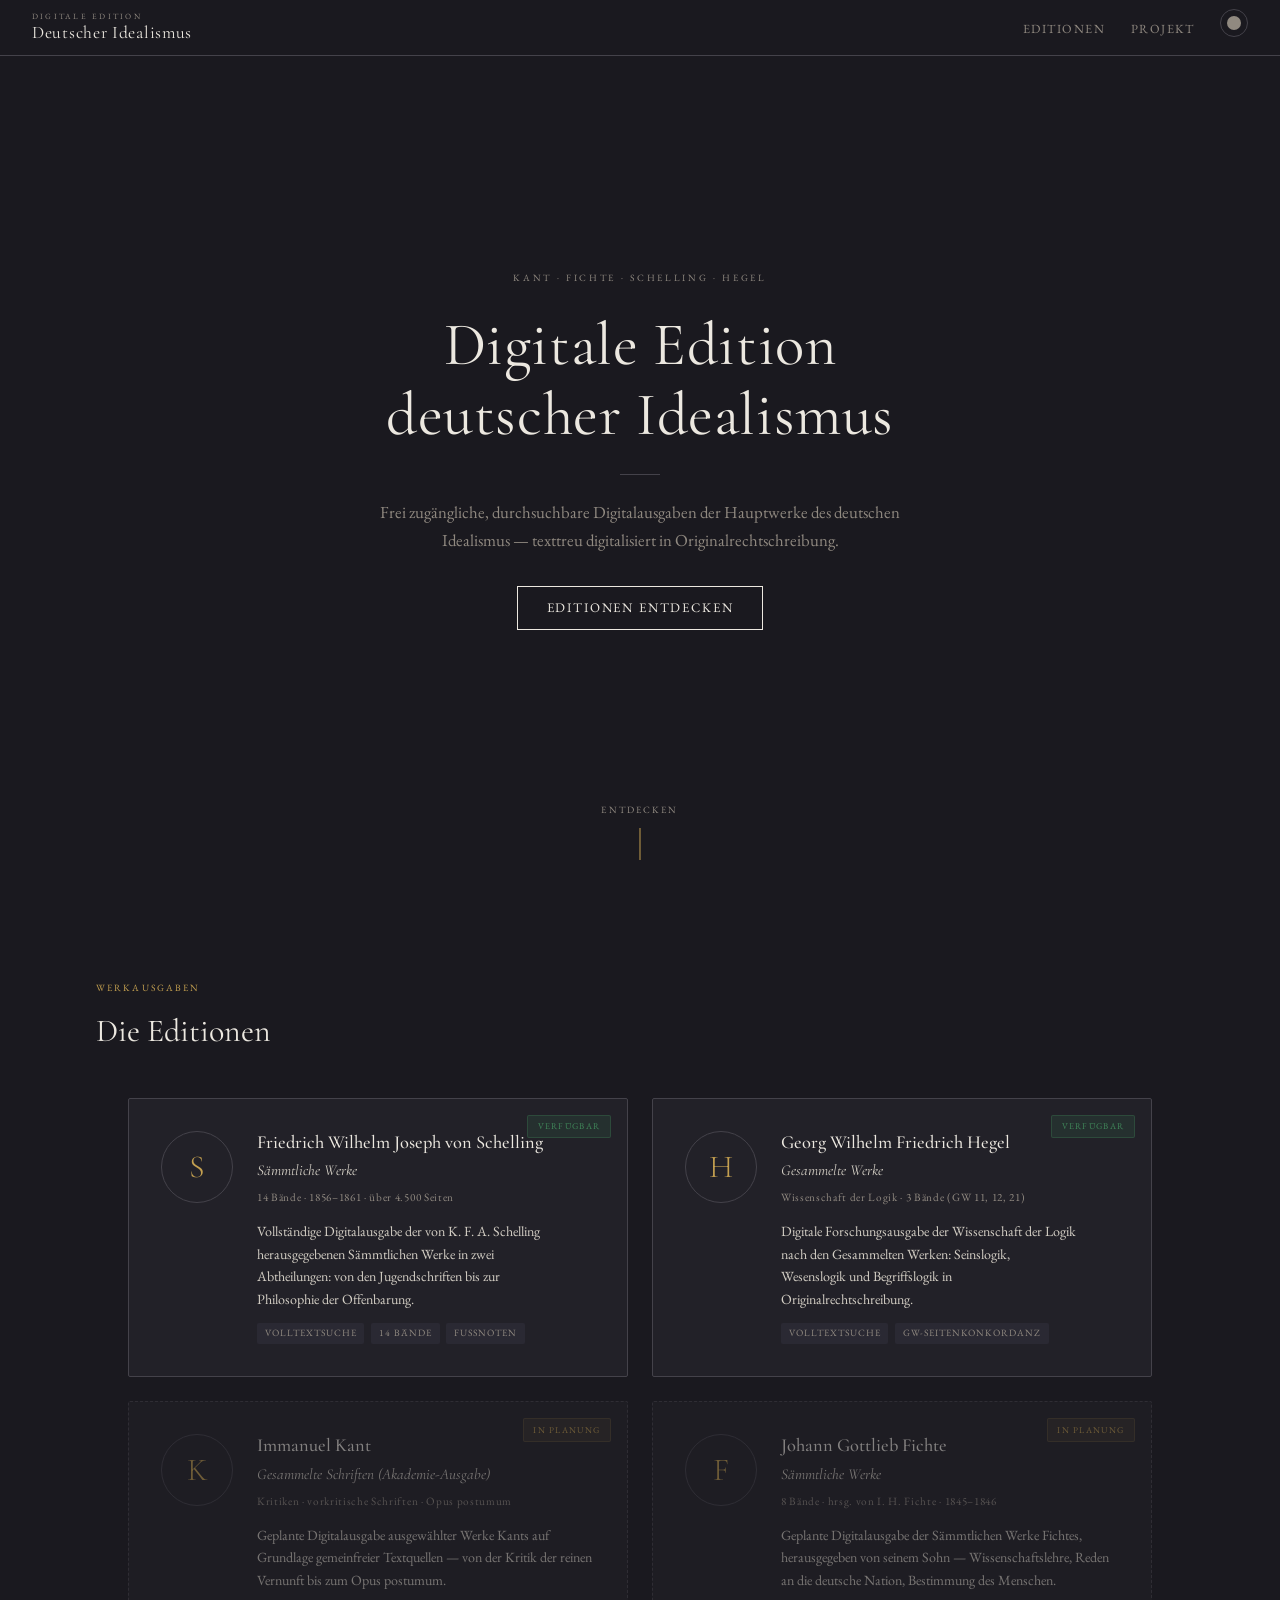
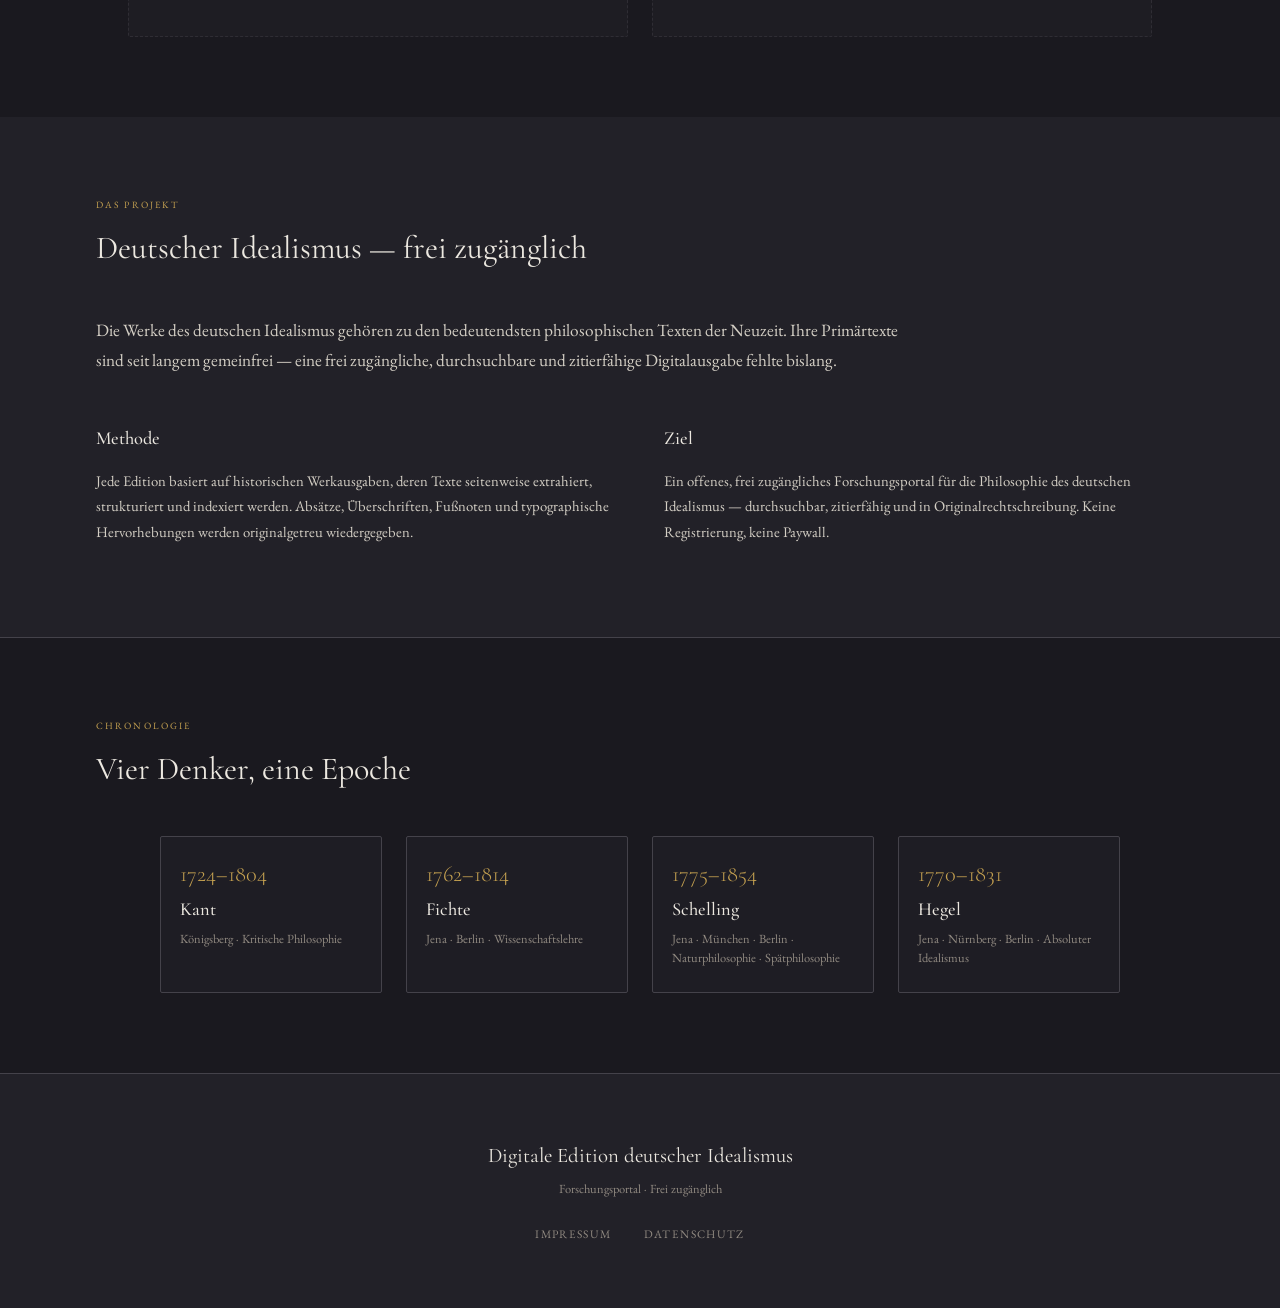
==== index.html @ 190c8bf1 "Initial portal: Digitale Edition deutscher Idealismus Unified landing page for four editions of Germ" ====
<!DOCTYPE html>
<html lang="de">
<head>
  <meta charset="utf-8">
  <meta name="viewport" content="width=device-width, initial-scale=1">
  <title>Digitale Edition deutscher Idealismus</title>
  <meta name="description" content="Frei zugängliche digitale Editionen der Hauptwerke des deutschen Idealismus: Kant, Fichte, Schelling, Hegel — texttreu digitalisiert und durchsuchbar.">
  <meta property="og:type" content="website">
  <meta property="og:title" content="Digitale Edition deutscher Idealismus">
  <meta property="og:description" content="Frei zugängliche digitale Editionen der Hauptwerke des deutschen Idealismus.">
  <meta property="og:locale" content="de_DE">
  <meta name="twitter:card" content="summary">
  <meta name="twitter:title" content="Digitale Edition deutscher Idealismus">
  <meta name="twitter:description" content="Kant, Fichte, Schelling, Hegel — frei zugänglich und durchsuchbar.">
  <link rel="icon" type="image/svg+xml" href="favicon.svg">
  <meta name="theme-color" content="#1a191f">
  <link rel="preconnect" href="https://fonts.googleapis.com">
  <link rel="preconnect" href="https://fonts.gstatic.com" crossorigin>
  <link href="https://fonts.googleapis.com/css2?family=Cormorant+Garamond:wght@300;400;500;600&family=EB+Garamond:ital,wght@0,400;0,500;1,400&display=swap" rel="stylesheet">
  <link rel="stylesheet" href="style.css">
  <script>document.documentElement.dataset.theme=localStorage.getItem('idealismus-theme')||''</script>
  <script type="application/ld+json">
  {
    "@context": "https://schema.org",
    "@type": "WebSite",
    "name": "Digitale Edition deutscher Idealismus",
    "description": "Frei zugängliche digitale Editionen der Hauptwerke des deutschen Idealismus: Kant, Fichte, Schelling, Hegel.",
    "inLanguage": "de"
  }
  </script>
</head>
<body>

<header class="site-header">
  <a href="index.html" class="site-title">
    <span class="site-title-eyebrow">Digitale Edition</span>
    <span class="site-title-main">Deutscher Idealismus</span>
  </a>
  <nav class="sitenav">
    <ul>
      <li><a href="#editionen">Editionen</a></li>
      <li><a href="#projekt">Projekt</a></li>
      <li><button class="theme-toggle" onclick="toggleTheme()" title="Darstellung wechseln" aria-label="Farbschema wechseln"></button></li>
    </ul>
  </nav>
</header>

<section class="hero">
  <div class="hero-content">
    <div class="hero-badge">Kant &middot; Fichte &middot; Schelling &middot; Hegel</div>
    <h1 class="hero-title">Digitale Edition<br>deutscher Idealismus</h1>
    <div class="hero-rule"></div>
    <p class="hero-sub">
      Frei zug&auml;ngliche, durchsuchbare Digitalausgaben der Hauptwerke
      des deutschen Idealismus &mdash; texttreu digitalisiert in
      Originalrechtschreibung.
    </p>
    <div class="hero-actions">
      <a href="#editionen" class="hero-btn-primary">Editionen entdecken</a>
    </div>
  </div>
  <div class="hero-scroll" onclick="document.getElementById('editionen').scrollIntoView({behavior:'smooth'})">
    <span>Entdecken</span>
    <span class="hero-scroll-line"></span>
  </div>
</section>

<section class="editionen-section" id="editionen">
  <div class="section-inner">
    <div class="section-header">
      <div class="section-label">Werkausgaben</div>
      <div class="section-title">Die Editionen</div>
    </div>

    <div class="editions-grid">

      <a href="https://digitaleschellingedition.vercel.app/" class="edition-card" target="_blank" rel="noopener">
        <div class="edition-status edition-status--live">Verf&uuml;gbar</div>
        <div class="edition-portrait">
          <div class="edition-initial">S</div>
        </div>
        <div class="edition-body">
          <h2 class="edition-name">Friedrich Wilhelm Joseph von Schelling</h2>
          <div class="edition-work">S&auml;mmtliche Werke</div>
          <div class="edition-meta">14 B&auml;nde &middot; 1856&ndash;1861 &middot; &uuml;ber 4.500 Seiten</div>
          <p class="edition-desc">
            Vollst&auml;ndige Digitalausgabe der von K.&nbsp;F.&nbsp;A. Schelling
            herausgegebenen S&auml;mmtlichen Werke in zwei Abtheilungen:
            von den Jugendschriften bis zur Philosophie der Offenbarung.
          </p>
          <div class="edition-features">
            <span class="edition-tag">Volltextsuche</span>
            <span class="edition-tag">14 B&auml;nde</span>
            <span class="edition-tag">Fu&szlig;noten</span>
          </div>
        </div>
        <div class="edition-arrow">&rarr;</div>
      </a>

      <a href="https://digitalehegeledition.vercel.app/" class="edition-card" target="_blank" rel="noopener">
        <div class="edition-status edition-status--live">Verf&uuml;gbar</div>
        <div class="edition-portrait">
          <div class="edition-initial">H</div>
        </div>
        <div class="edition-body">
          <h2 class="edition-name">Georg Wilhelm Friedrich Hegel</h2>
          <div class="edition-work">Gesammelte Werke</div>
          <div class="edition-meta">Wissenschaft der Logik &middot; 3 B&auml;nde (GW 11, 12, 21)</div>
          <p class="edition-desc">
            Digitale Forschungsausgabe der Wissenschaft der Logik nach den
            Gesammelten Werken: Seinslogik, Wesenslogik und Begriffslogik
            in Originalrechtschreibung.
          </p>
          <div class="edition-features">
            <span class="edition-tag">Volltextsuche</span>
            <span class="edition-tag">GW-Seitenkonkordanz</span>
          </div>
        </div>
        <div class="edition-arrow">&rarr;</div>
      </a>

      <div class="edition-card edition-card--planned">
        <div class="edition-status edition-status--planned">In Planung</div>
        <div class="edition-portrait">
          <div class="edition-initial">K</div>
        </div>
        <div class="edition-body">
          <h2 class="edition-name">Immanuel Kant</h2>
          <div class="edition-work">Gesammelte Schriften (Akademie-Ausgabe)</div>
          <div class="edition-meta">Kritiken &middot; vorkritische Schriften &middot; Opus postumum</div>
          <p class="edition-desc">
            Geplante Digitalausgabe ausgew&auml;hlter Werke Kants auf Grundlage
            gemeinfreier Textquellen &mdash; von der Kritik der reinen Vernunft
            bis zum Opus postumum.
          </p>
        </div>
      </div>

      <div class="edition-card edition-card--planned">
        <div class="edition-status edition-status--planned">In Planung</div>
        <div class="edition-portrait">
          <div class="edition-initial">F</div>
        </div>
        <div class="edition-body">
          <h2 class="edition-name">Johann Gottlieb Fichte</h2>
          <div class="edition-work">S&auml;mmtliche Werke</div>
          <div class="edition-meta">8 B&auml;nde &middot; hrsg. von I.&nbsp;H. Fichte &middot; 1845&ndash;1846</div>
          <p class="edition-desc">
            Geplante Digitalausgabe der S&auml;mmtlichen Werke Fichtes,
            herausgegeben von seinem Sohn &mdash; Wissenschaftslehre,
            Reden an die deutsche Nation, Bestimmung des Menschen.
          </p>
        </div>
      </div>

    </div>
  </div>
</section>

<section class="about-section" id="projekt">
  <div class="section-inner">
    <div class="section-header">
      <div class="section-label">Das Projekt</div>
      <div class="section-title">Deutscher Idealismus &mdash; frei zug&auml;nglich</div>
    </div>
    <p class="about-lead">
      Die Werke des deutschen Idealismus geh&ouml;ren zu den bedeutendsten
      philosophischen Texten der Neuzeit. Ihre Prim&auml;rtexte sind seit
      langem gemeinfrei &mdash; eine frei zug&auml;ngliche, durchsuchbare
      und zitierf&auml;hige Digitalausgabe fehlte bislang.
    </p>
    <div class="about-cols">
      <div class="about-col">
        <h3>Methode</h3>
        <p>
          Jede Edition basiert auf historischen Werkausgaben, deren Texte
          seitenweise extrahiert, strukturiert und indexiert werden.
          Abs&auml;tze, &Uuml;berschriften, Fu&szlig;noten und typographische
          Hervorhebungen werden originalgetreu wiedergegeben.
        </p>
      </div>
      <div class="about-col">
        <h3>Ziel</h3>
        <p>
          Ein offenes, frei zug&auml;ngliches Forschungsportal f&uuml;r die
          Philosophie des deutschen Idealismus &mdash; durchsuchbar,
          zitierfähig und in Originalrechtschreibung. Keine
          Registrierung, keine Paywall.
        </p>
      </div>
    </div>
  </div>
</section>

<section class="timeline-section">
  <div class="section-inner">
    <div class="section-header">
      <div class="section-label">Chronologie</div>
      <div class="section-title">Vier Denker, eine Epoche</div>
    </div>
    <div class="timeline">
      <div class="timeline-item">
        <div class="timeline-year">1724&ndash;1804</div>
        <div class="timeline-name">Kant</div>
        <div class="timeline-note">K&ouml;nigsberg &middot; Kritische Philosophie</div>
      </div>
      <div class="timeline-item">
        <div class="timeline-year">1762&ndash;1814</div>
        <div class="timeline-name">Fichte</div>
        <div class="timeline-note">Jena &middot; Berlin &middot; Wissenschaftslehre</div>
      </div>
      <div class="timeline-item">
        <div class="timeline-year">1775&ndash;1854</div>
        <div class="timeline-name">Schelling</div>
        <div class="timeline-note">Jena &middot; M&uuml;nchen &middot; Berlin &middot; Naturphilosophie &middot; Sp&auml;tphilosophie</div>
      </div>
      <div class="timeline-item">
        <div class="timeline-year">1770&ndash;1831</div>
        <div class="timeline-name">Hegel</div>
        <div class="timeline-note">Jena &middot; N&uuml;rnberg &middot; Berlin &middot; Absoluter Idealismus</div>
      </div>
    </div>
  </div>
</section>

<footer class="site-footer">
  <h3>Digitale Edition deutscher Idealismus</h3>
  <p>Forschungsportal &middot; Frei zug&auml;nglich</p>
  <nav>
    <a href="impressum.html">Impressum</a>
    <a href="datenschutz.html">Datenschutz</a>
  </nav>
</footer>

<script>
function toggleTheme() {
  var t = document.documentElement.dataset.theme === 'light' ? '' : 'light';
  document.documentElement.dataset.theme = t;
  localStorage.setItem('idealismus-theme', t);
}
</script>
</body>
</html>
---- style.css ----
:root {
  --bg-desktop: #1a191f;
  --bg-paper: #222128;
  --bg-subtle: #2a2933;
  --bg-page: #1e1d24;
  --text-ink: #ece8e0;
  --text-body: #d4cfc5;
  --text-muted: #908980;
  --accent: #40885a;
  --accent-gold: #c4a050;
  --accent-warm: #48a870;
  --rule: #44424a;
  --shadow-soft: rgba(0,0,0,0.15);
  --shadow-med: rgba(0,0,0,0.25);
  --radius: 2px;
  --font-display: 'Cormorant Garamond', 'EB Garamond', Georgia, serif;
  --font-body: 'EB Garamond', Georgia, serif;
  --header-h: 56px;
}

[data-theme="light"] {
  --bg-desktop: #ddd8ce;
  --bg-paper: #e4dfd5;
  --bg-subtle: #d6d0c6;
  --bg-page: #eae5dc;
  --text-ink: #1e1812;
  --text-body: #332c22;
  --text-muted: #6e6558;
  --accent: #2a6840;
  --accent-gold: #8a6c30;
  --accent-warm: #388a50;
  --rule: #c4bba8;
  --shadow-soft: rgba(40,30,20,0.08);
  --shadow-med: rgba(40,30,20,0.14);
}

*, *::before, *::after { box-sizing: border-box; margin: 0; padding: 0; }
html { scroll-behavior: smooth; overflow-x: hidden; }

body {
  font-family: var(--font-body);
  font-size: 17px;
  line-height: 1.72;
  color: var(--text-body);
  background: var(--bg-desktop);
  -webkit-font-smoothing: antialiased;
}

a { color: var(--accent); text-decoration: none; }
a:hover { text-decoration: underline; }

/* ── Header ── */
.site-header {
  position: fixed;
  top: 0; left: 0; right: 0;
  z-index: 200;
  display: flex;
  align-items: center;
  justify-content: space-between;
  height: var(--header-h);
  padding: 0 2rem;
  background: var(--bg-desktop);
  border-bottom: 1px solid var(--rule);
}

.site-title {
  display: flex;
  flex-direction: column;
  text-decoration: none;
  line-height: 1.2;
}

.site-title-eyebrow {
  font-size: 0.5rem;
  letter-spacing: 0.28em;
  text-transform: uppercase;
  color: var(--text-muted);
}

.site-title-main {
  font-family: var(--font-display);
  font-size: 1.1rem;
  font-weight: 400;
  color: var(--text-ink);
  letter-spacing: 0.04em;
}

.sitenav ul {
  list-style: none;
  display: flex;
  gap: 1.6rem;
  align-items: center;
}

.sitenav a {
  font-size: 0.78rem;
  letter-spacing: 0.12em;
  text-transform: uppercase;
  color: var(--text-muted);
  text-decoration: none;
  transition: color 0.2s;
}

.sitenav a:hover { color: var(--accent); text-decoration: none; }

.theme-toggle {
  background: none;
  border: 1px solid var(--rule);
  border-radius: 50%;
  width: 28px; height: 28px;
  cursor: pointer;
  position: relative;
  transition: border-color 0.2s;
}

.theme-toggle::before {
  content: '';
  display: block;
  width: 14px; height: 14px;
  border-radius: 50%;
  position: absolute;
  top: 50%; left: 50%;
  transform: translate(-50%, -50%);
  background: var(--text-muted);
  transition: background 0.2s, box-shadow 0.2s;
  box-shadow: inset 6px -2px 0 0 transparent;
}

[data-theme="light"] .theme-toggle::before {
  background: transparent;
  box-shadow: inset 6px -2px 0 0 var(--text-muted);
}

.theme-toggle:hover { border-color: var(--accent-gold); }

/* ── Hero ── */
.hero {
  position: relative;
  height: 100vh;
  min-height: 600px;
  display: flex;
  align-items: center;
  justify-content: center;
  overflow: hidden;
}

.hero-content {
  position: relative;
  z-index: 2;
  text-align: center;
  max-width: 700px;
  padding: 0 2rem;
}

.hero-badge {
  font-size: 0.6rem;
  letter-spacing: 0.28em;
  text-transform: uppercase;
  color: var(--text-muted);
  margin-bottom: 1.5rem;
}

.hero-title {
  font-family: var(--font-display);
  font-size: clamp(2.4rem, 5.5vw, 3.8rem);
  font-weight: 400;
  color: var(--text-ink);
  line-height: 1.15;
  letter-spacing: 0.01em;
}

.hero-rule {
  width: 40px;
  height: 1px;
  background: var(--rule);
  margin: 1.5rem auto;
}

.hero-sub {
  font-size: 1.05rem;
  color: var(--text-muted);
  line-height: 1.65;
  max-width: 520px;
  margin: 0 auto 2rem;
}

.hero-actions { display: flex; gap: 1rem; justify-content: center; }

.hero-btn-primary {
  font-family: var(--font-body);
  font-size: 0.82rem;
  letter-spacing: 0.14em;
  text-transform: uppercase;
  padding: 0.6rem 1.8rem;
  background: transparent;
  color: var(--text-ink);
  border: 1px solid var(--text-ink);
  text-decoration: none;
  transition: border-color 0.2s, color 0.2s;
}

.hero-btn-primary:hover {
  border-color: var(--accent-gold);
  color: var(--accent-gold);
  text-decoration: none;
}

.hero-scroll {
  position: absolute;
  bottom: 2.5rem;
  left: 50%;
  transform: translateX(-50%);
  display: flex;
  flex-direction: column;
  align-items: center;
  gap: 0.6rem;
  cursor: pointer;
  z-index: 2;
}

.hero-scroll span:first-child {
  font-size: 0.6rem;
  letter-spacing: 0.22em;
  text-transform: uppercase;
  color: var(--text-muted);
}

.hero-scroll-line {
  width: 1px;
  height: 32px;
  background: var(--accent-gold);
}

/* ── Sections ── */
.section-inner {
  max-width: 72rem;
  margin: 0 auto;
  padding: 5rem 2rem;
}

.section-header { margin-bottom: 2.5rem; }

.section-label {
  font-size: 0.6rem;
  letter-spacing: 0.22em;
  text-transform: uppercase;
  color: var(--accent-gold);
  margin-bottom: 0.4rem;
}

.section-title {
  font-family: var(--font-display);
  font-size: 2rem;
  font-weight: 400;
  color: var(--text-ink);
}

/* ── Edition Cards ── */
.editions-grid {
  display: grid;
  grid-template-columns: 1fr 1fr;
  gap: 1.5rem;
  max-width: 64rem;
  margin: 0 auto;
}

.edition-card {
  position: relative;
  display: flex;
  gap: 1.5rem;
  padding: 2rem;
  background: var(--bg-paper);
  border: 1px solid var(--rule);
  border-radius: var(--radius);
  text-decoration: none;
  color: inherit;
  transition: border-color 0.25s, box-shadow 0.3s, transform 0.2s;
}

a.edition-card:hover {
  border-color: var(--accent-gold);
  box-shadow: 0 6px 24px var(--shadow-med);
  transform: translateY(-2px);
  text-decoration: none;
}

.edition-card--planned {
  opacity: 0.5;
  border-style: dashed;
}

.edition-card--planned:hover {
  opacity: 0.65;
}

.edition-status {
  position: absolute;
  top: 1rem;
  right: 1rem;
  font-size: 0.55rem;
  letter-spacing: 0.15em;
  text-transform: uppercase;
  padding: 0.2rem 0.6rem;
  border-radius: 2px;
}

.edition-status--live {
  background: rgba(64, 136, 90, 0.15);
  color: var(--accent);
  border: 1px solid rgba(64, 136, 90, 0.3);
}

.edition-status--planned {
  background: rgba(196, 160, 80, 0.1);
  color: var(--accent-gold);
  border: 1px solid rgba(196, 160, 80, 0.2);
}

.edition-portrait {
  flex-shrink: 0;
  width: 4.5rem;
  height: 4.5rem;
  display: flex;
  align-items: center;
  justify-content: center;
  border: 1px solid var(--rule);
  border-radius: 50%;
}

.edition-initial {
  font-family: var(--font-display);
  font-size: 2rem;
  font-weight: 300;
  color: var(--accent-gold);
  line-height: 1;
}

.edition-body { flex: 1; min-width: 0; }

.edition-name {
  font-family: var(--font-display);
  font-size: 1.15rem;
  font-weight: 500;
  color: var(--text-ink);
  margin-bottom: 0.15rem;
  line-height: 1.3;
}

.edition-work {
  font-family: var(--font-display);
  font-size: 0.95rem;
  font-style: italic;
  color: var(--text-body);
  margin-bottom: 0.3rem;
}

.edition-meta {
  font-size: 0.7rem;
  letter-spacing: 0.06em;
  color: var(--text-muted);
  margin-bottom: 0.8rem;
}

.edition-desc {
  font-size: 0.88rem;
  color: var(--text-body);
  line-height: 1.6;
  margin-bottom: 0.8rem;
}

.edition-features {
  display: flex;
  gap: 0.4rem;
  flex-wrap: wrap;
}

.edition-tag {
  font-size: 0.6rem;
  letter-spacing: 0.1em;
  text-transform: uppercase;
  color: var(--text-muted);
  background: var(--bg-subtle);
  padding: 0.15rem 0.5rem;
  border-radius: 2px;
}

.edition-arrow {
  flex-shrink: 0;
  align-self: center;
  font-size: 1.2rem;
  color: var(--text-muted);
  opacity: 0;
  transition: opacity 0.2s, transform 0.2s;
}

a.edition-card:hover .edition-arrow {
  opacity: 1;
  transform: translateX(4px);
}

/* ── About ── */
.about-section {
  background: var(--bg-paper);
}

.about-lead {
  font-size: 1.08rem;
  color: var(--text-body);
  max-width: 52rem;
  line-height: 1.75;
  margin-bottom: 3rem;
}

.about-cols {
  display: grid;
  grid-template-columns: 1fr 1fr;
  gap: 3rem;
}

.about-col h3 {
  font-family: var(--font-display);
  font-size: 1.15rem;
  font-weight: 500;
  color: var(--text-ink);
  margin-bottom: 0.8rem;
}

.about-col p {
  font-size: 0.92rem;
  color: var(--text-body);
  margin-bottom: 0.8rem;
}

/* ── Timeline ── */
.timeline-section {
  border-top: 1px solid var(--rule);
}

.timeline {
  display: grid;
  grid-template-columns: repeat(4, 1fr);
  gap: 1.5rem;
  max-width: 60rem;
  margin: 0 auto;
}

.timeline-item {
  position: relative;
  padding: 1.5rem 1.2rem;
  background: var(--bg-page);
  border: 1px solid var(--rule);
  border-radius: var(--radius);
  transition: border-color 0.2s;
}

.timeline-item:hover {
  border-color: var(--accent-gold);
}

.timeline-year {
  font-family: var(--font-display);
  font-size: 1.4rem;
  font-weight: 300;
  color: var(--accent-gold);
  margin-bottom: 0.4rem;
  line-height: 1.2;
}

.timeline-name {
  font-family: var(--font-display);
  font-size: 1.15rem;
  font-weight: 500;
  color: var(--text-ink);
  margin-bottom: 0.3rem;
}

.timeline-note {
  font-size: 0.78rem;
  color: var(--text-muted);
  line-height: 1.5;
}

/* ── Footer ── */
.site-footer {
  text-align: center;
  padding: 4rem 2rem;
  background: var(--bg-paper);
  border-top: 1px solid var(--rule);
}

.site-footer h3 {
  font-family: var(--font-display);
  font-size: 1.3rem;
  font-weight: 400;
  color: var(--text-ink);
  margin-bottom: 0.3rem;
}

.site-footer p {
  font-size: 0.78rem;
  color: var(--text-muted);
  margin-bottom: 1.5rem;
}

.site-footer nav {
  display: flex;
  justify-content: center;
  gap: 2rem;
}

.site-footer nav a {
  font-size: 0.72rem;
  letter-spacing: 0.12em;
  text-transform: uppercase;
  color: var(--text-muted);
}

.site-footer nav a:hover { color: var(--accent); }

/* ── Responsive ── */
@media (max-width: 960px) {
  .editions-grid { grid-template-columns: 1fr; }
  .timeline { grid-template-columns: 1fr 1fr; }
  .about-cols { grid-template-columns: 1fr; gap: 2rem; }
}

@media (max-width: 768px) {
  .site-header { padding: 0 1rem; }
  .site-title-eyebrow { font-size: 0.4rem; letter-spacing: 0.2em; }
  .site-title-main { font-size: 0.85rem; }
  .sitenav ul { gap: 0.8rem; }
  .sitenav a { font-size: 0.68rem; letter-spacing: 0.08em; }
  .hero-title { font-size: 2.2rem; }
  .section-inner { padding: 3rem 1rem; }
  .section-title { font-size: 1.5rem; }
  .edition-card { flex-direction: column; gap: 1rem; padding: 1.4rem; }
  .edition-portrait { width: 3.5rem; height: 3.5rem; }
  .edition-initial { font-size: 1.5rem; }
  .edition-name { font-size: 1rem; }
  .edition-desc { font-size: 0.82rem; }
  .timeline { grid-template-columns: 1fr 1fr; gap: 1rem; }
  .timeline-year { font-size: 1.1rem; }
  .timeline-name { font-size: 1rem; }
}

@media (max-width: 480px) {
  .hero-actions { flex-direction: column; align-items: center; }
  .timeline { grid-template-columns: 1fr; }
  .edition-features { gap: 0.3rem; }
}
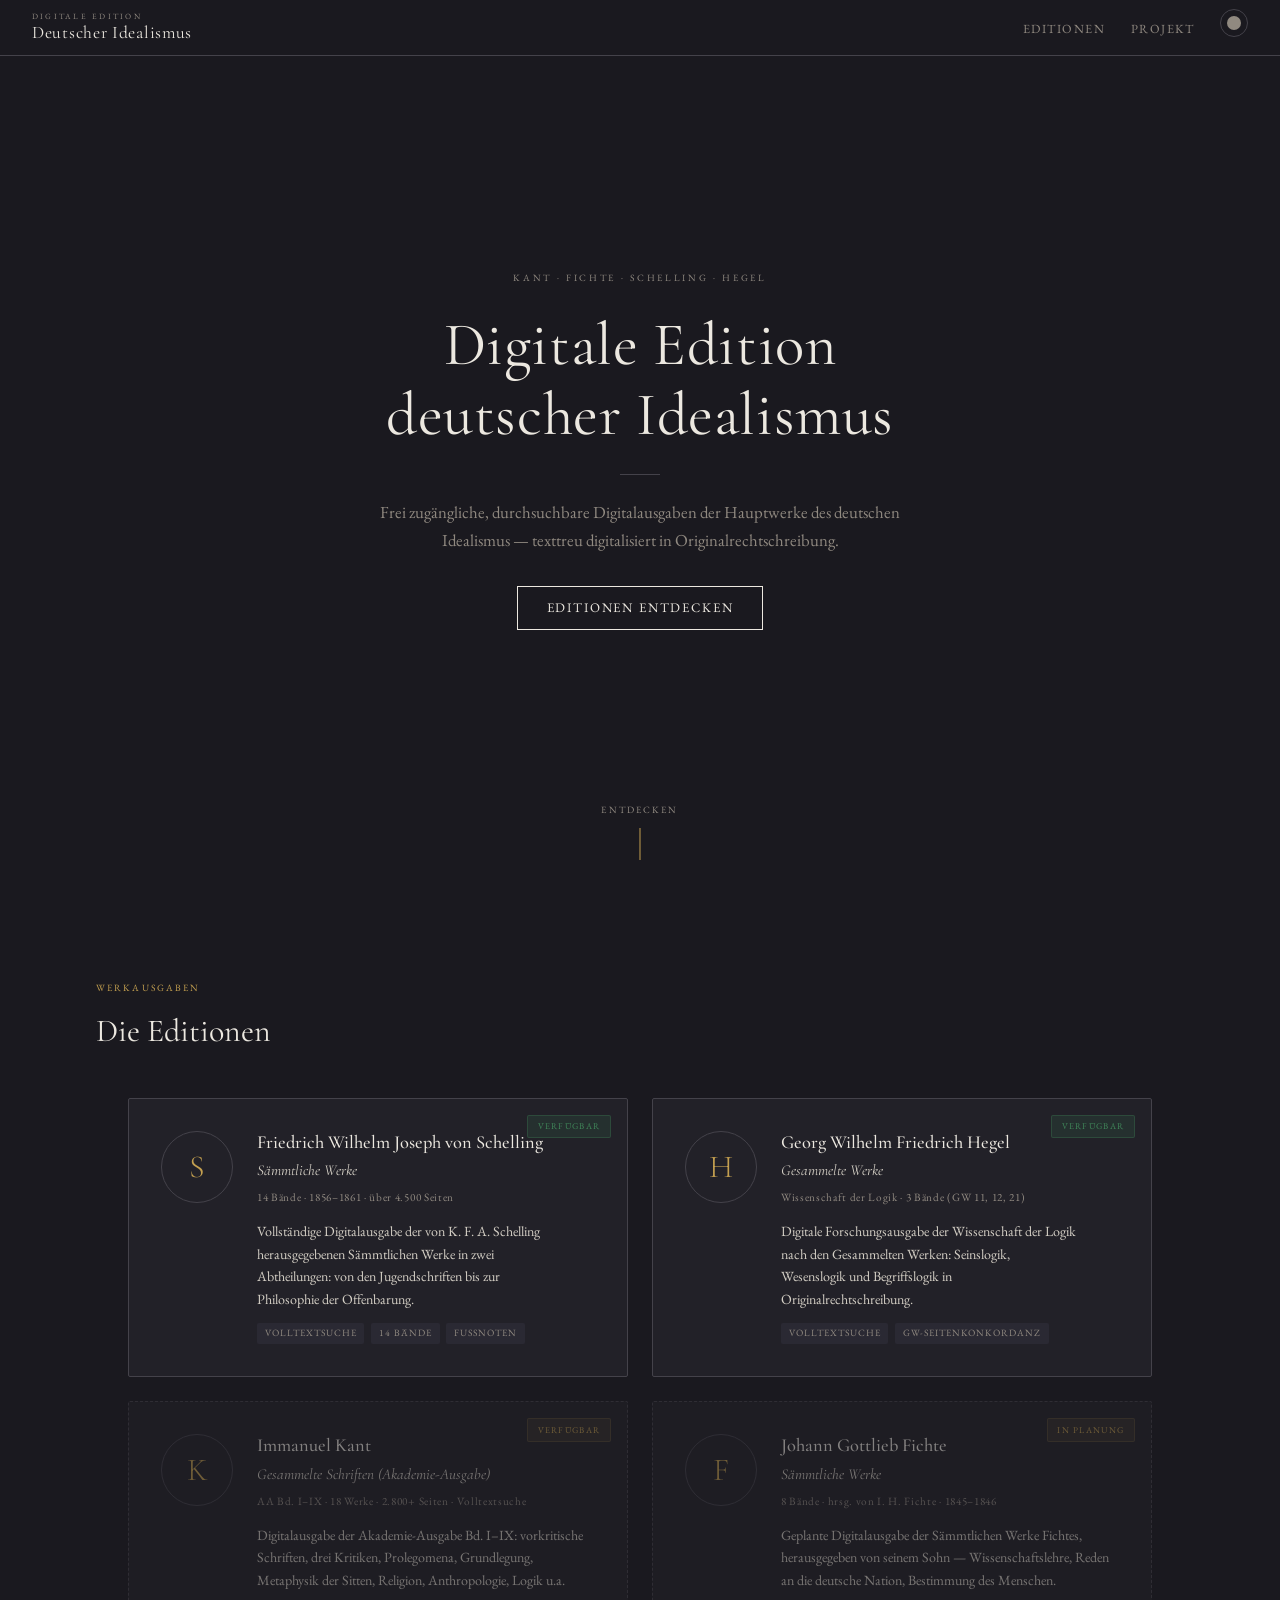
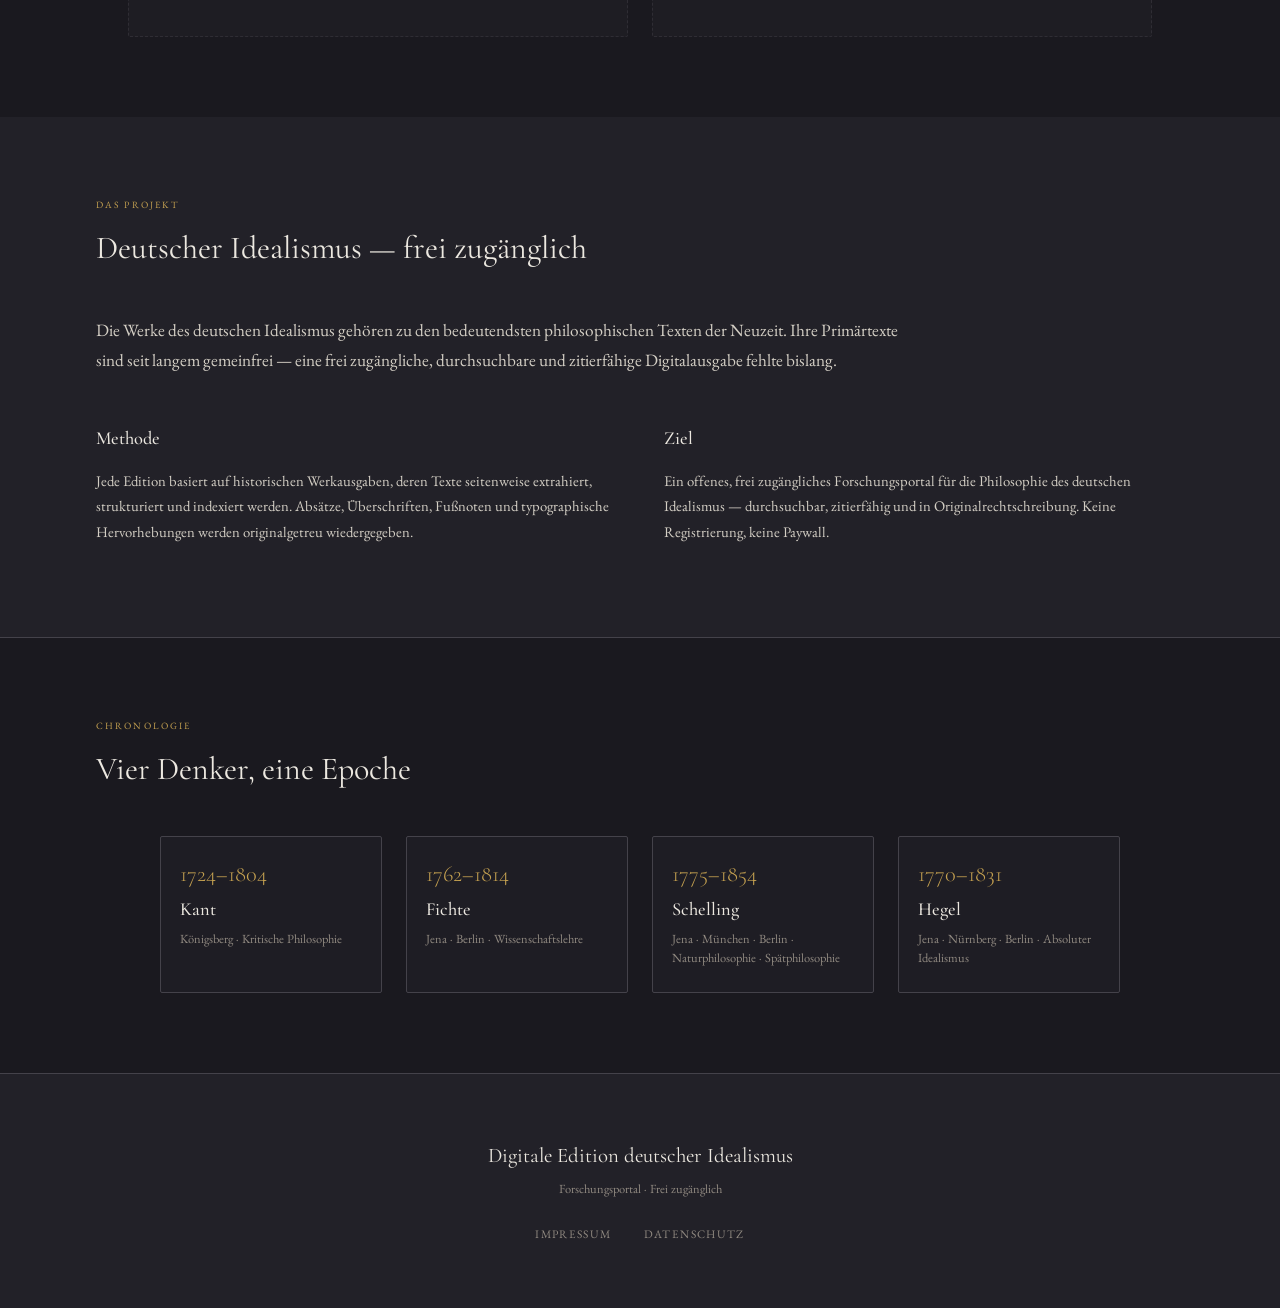
==== commit 9284d280: "Add Digitale Kant-Edition: 19 volumes, 3011 pages (AA I–IX) Includes extractor (extract_kant.py), bu" ====
--- a/index.html
+++ b/index.html
@@ -120,18 +120,18 @@
       </a>
 
       <div class="edition-card edition-card--planned">
-        <div class="edition-status edition-status--planned">In Planung</div>
+        <div class="edition-status edition-status--planned">Verf&uuml;gbar</div>
         <div class="edition-portrait">
           <div class="edition-initial">K</div>
         </div>
         <div class="edition-body">
           <h2 class="edition-name">Immanuel Kant</h2>
           <div class="edition-work">Gesammelte Schriften (Akademie-Ausgabe)</div>
-          <div class="edition-meta">Kritiken &middot; vorkritische Schriften &middot; Opus postumum</div>
-          <p class="edition-desc">
-            Geplante Digitalausgabe ausgew&auml;hlter Werke Kants auf Grundlage
-            gemeinfreier Textquellen &mdash; von der Kritik der reinen Vernunft
-            bis zum Opus postumum.
+          <div class="edition-meta">AA Bd.&nbsp;I&ndash;IX &middot; 18 Werke &middot; 2.800+ Seiten &middot; Volltextsuche</div>
+          <p class="edition-desc">
+            Digitalausgabe der Akademie-Ausgabe Bd.&nbsp;I&ndash;IX:
+            vorkritische Schriften, drei Kritiken, Prolegomena, Grundlegung,
+            Metaphysik der Sitten, Religion, Anthropologie, Logik u.a.
           </p>
         </div>
       </div>
